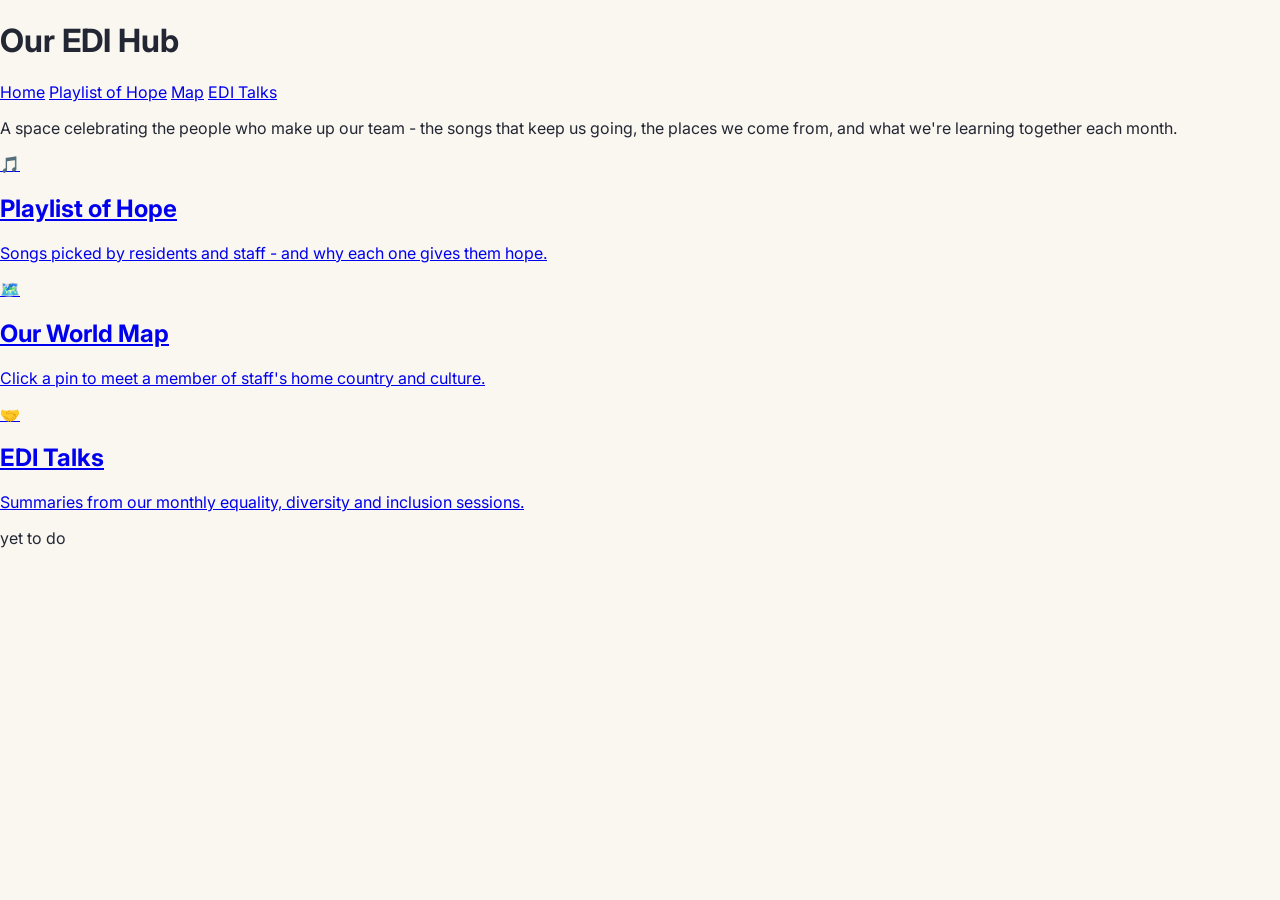
==== index.html @ b95e4960 "Added main HTML and style.css" ====
<!DOCTYPE html>
<html lang="en">
<head>
<meta charset="UTF-8">
<title>Our EDI Hub</title>
<link rel="preconnect" href="https://fonts.googleapis.com">
<link href="https://fonts.googleapis.com/css2?family=Fraunces:wght@500;600&family=Inter:wght@400;600;700&display=swap" rel="stylesheet">
<link rel="stylesheet" href="style.css">
</head>
<body>

<header class="site-header">
  <div class="inner">
    <h1>Our EDI Hub</h1>
    <nav>
      <a href="index.html">Home</a>
      <a href="hope.html">Playlist of Hope</a>
      <a href="map.html">Map</a>
      <a href="edi.html">EDI Talks</a>
    </nav>
  </div>
</header>
<div class="ribbon"></div>

<main>
  <p class="page-intro">
    A space celebrating the people who make up our team - the songs that keep
    us going, the places we come from, and what we're learning together each
    month.
  </p>

  <div class="card-grid">
    <a class="card-link" href="hope.html">
      <span class="emoji">🎵</span>
      <h2>Playlist of Hope</h2>
      <p>Songs picked by residents and staff - and why each one gives them hope.</p>
    </a>

    <a class="card-link" href="map.html">
      <span class="emoji">🗺️</span>
      <h2>Our World Map</h2>
      <p>Click a pin to meet a member of staff's home country and culture.</p>
    </a>

    <a class="card-link" href="edi.html">
      <span class="emoji">🤝</span>
      <h2>EDI Talks</h2>
      <p>Summaries from our monthly equality, diversity and inclusion sessions.</p>
    </a>
  </div>
</main>

<footer>yet to do</footer>

<script src="script.js"></script>
</body>
</html>
---- style.css ----
:root {
    --navy: #1b2740;
    --navy-light: #26355a;
    --cream: #faf7f1;
    --gold: #e8a33d;
    --coral: #e8605a;
    --teal: #2fa69a;
    --plum: #8b5fbf;
    --text: #232733;
    --text-soft: #5b6270;
    --radius: 14px;
    --max-width: 960px;
}

* { box-sizing: border-box;}

html { scroll-behavior: smooth;}

body {
    margin: 0;
    font-family: "Inter", system-ui, sans-serif;
    color: var(--text);
    background: var(--cream);
}
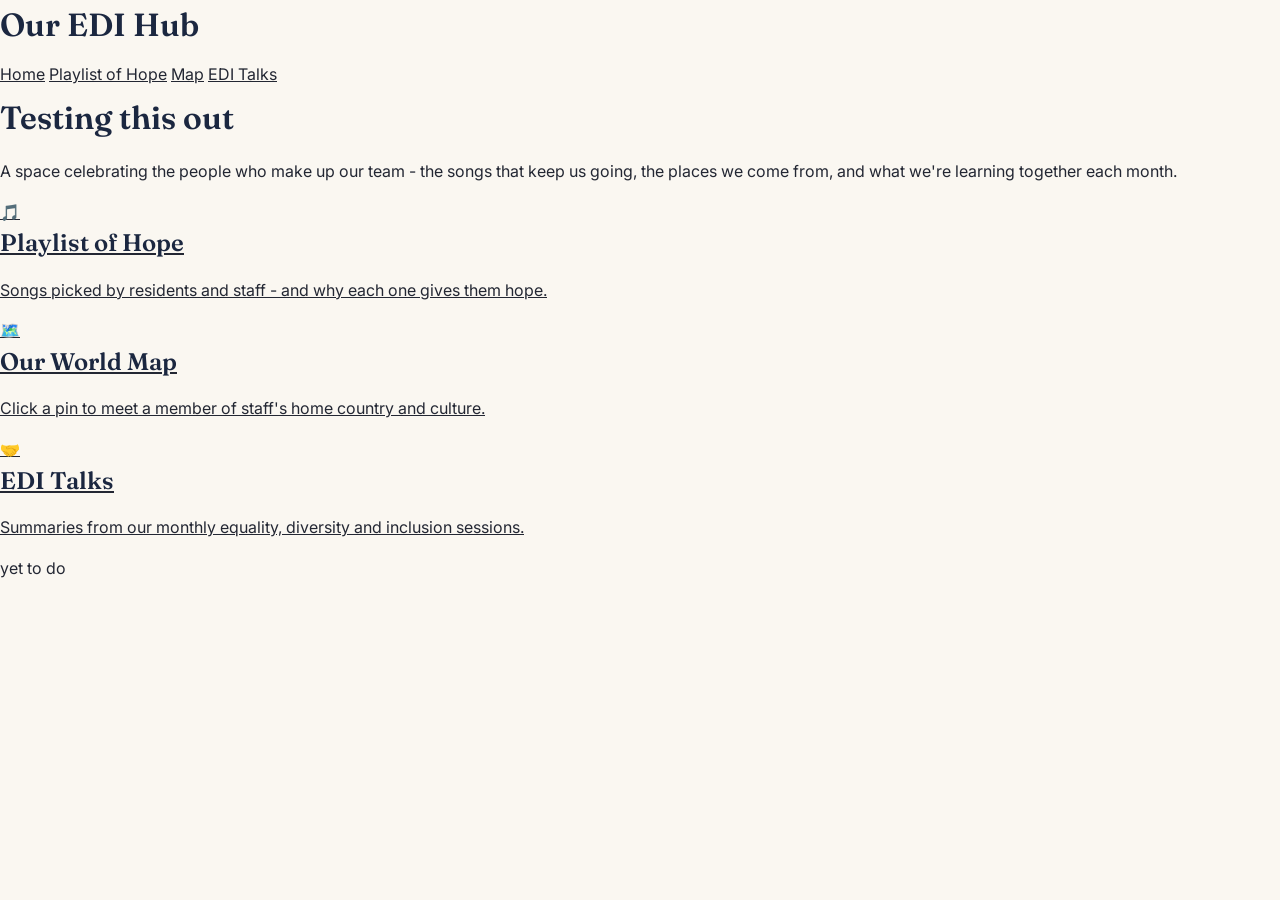
==== commit 532ce86e: "Just some broken code so far" ====
--- a/index.html
+++ b/index.html
@@ -23,6 +23,7 @@
 <div class="ribbon"></div>
 
 <main>
+  <h1>Testing this out</h1>
   <p class="page-intro">
     A space celebrating the people who make up our team - the songs that keep
     us going, the places we come from, and what we're learning together each
--- a/style.css
+++ b/style.css
@@ -21,4 +21,29 @@
     font-family: "Inter", system-ui, sans-serif;
     color: var(--text);
     background: var(--cream);
+    line-height: 1.55;
+}
+
+h1, h2, h3 {
+    font-family: "Fraunces", georgia, serif;
+    font-weight: 600;
+    margin: 0 0 0.4em 0;
+    color: var(--navy);
+}
+
+a { color: inherit }
+
+img { max-width: 100%; display: block; }
+
+.ribbon {
+    height: 6px;
+    width: 100%;
+    background: linear-gradient(
+        90deg,
+        var(--coral) 0%, var(--coral) 20%,
+        var(--gold) 20%, var(gold) 40%,
+        var(--teal) 40%, var(--teal) 60%,
+        var(--plum) 60%, var(--plum) 80%,
+        var(--navy-light) 80%, var(--navy-light) 100%
+    );
 }
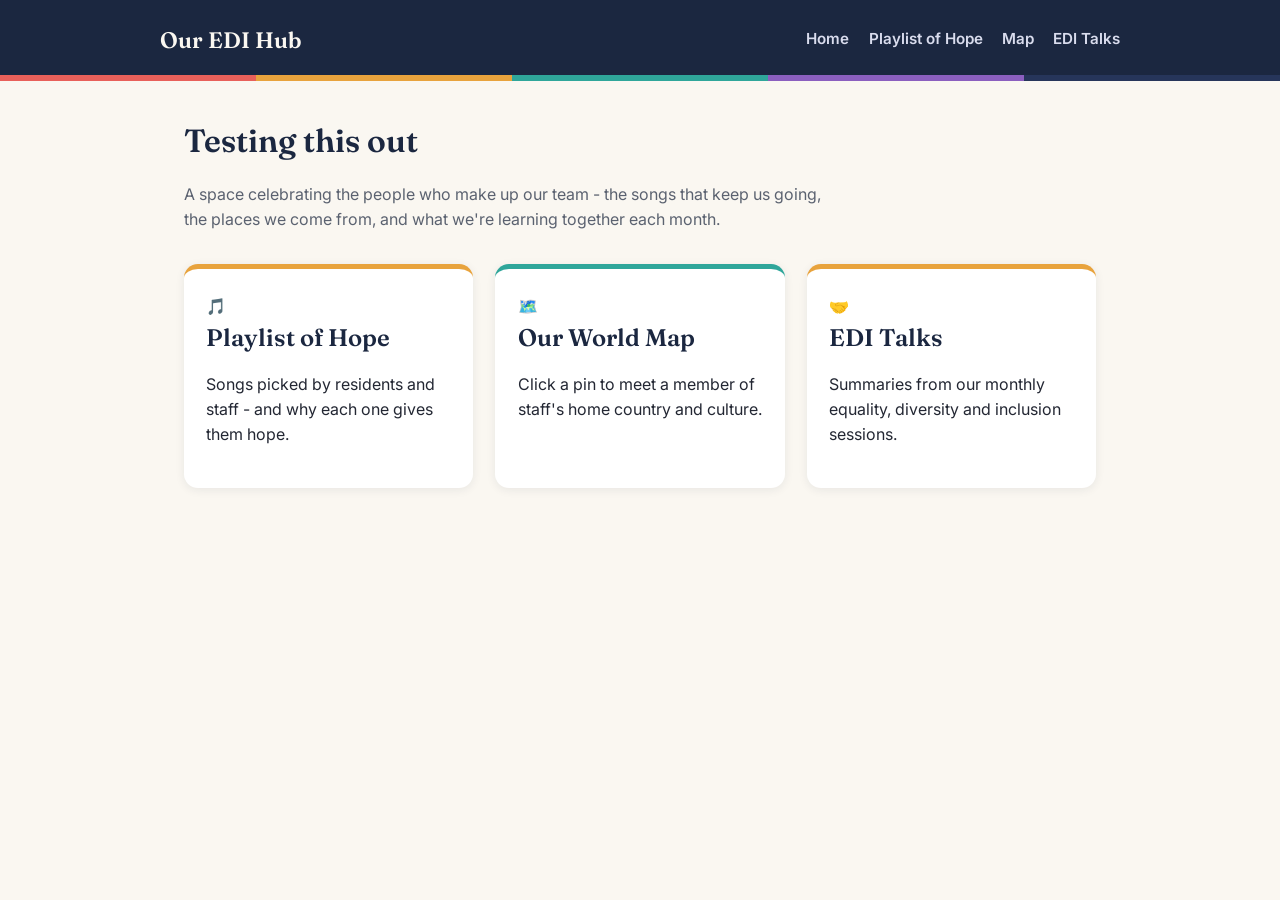
==== commit 36d8d712: "begun main layout with grid" ====
--- a/index.html
+++ b/index.html
@@ -51,7 +51,7 @@
   </div>
 </main>
 
-<footer>yet to do</footer>
+<footer></footer>
 
 <script src="script.js"></script>
 </body>
--- a/style.css
+++ b/style.css
@@ -41,9 +41,91 @@
     background: linear-gradient(
         90deg,
         var(--coral) 0%, var(--coral) 20%,
-        var(--gold) 20%, var(gold) 40%,
+        var(--gold) 20%, var(--gold) 40%,
         var(--teal) 40%, var(--teal) 60%,
         var(--plum) 60%, var(--plum) 80%,
         var(--navy-light) 80%, var(--navy-light) 100%
     );
+}
+
+/* Navigation and header */
+header.site-header {
+    background: var(--navy);
+    color: var(--cream);
+    padding: 1.4rem 1.5rem 1.1rem;
+}
+
+.site-header .inner {
+    max-width: var(--max-width);
+    margin: 0 auto;
+    display: flex;
+    align-items: center;
+    justify-content: space-between;
+    flex-wrap: wrap;
+    gap: 0.75rem;
+}
+
+.site-header h1 {
+    color: var(--cream);
+    font-size: 1.4rem;
+    margin: 0;
+}
+
+.site-header nav {
+    display: flex;
+    gap: 1.2rem;
+}
+
+.site-header nav a {
+    text-decoration: none;
+    color: #d9dced;
+    font-weight: 600;
+    font-size: 0.95rem;
+    padding: 0.3rem 0;
+    border-bottom: 2px solid transparent;
+}
+
+.site-header nav a:hover,
+.site-header nav a.active {
+    color: var(--cream);
+    border-bottom-color: var(--gold);
+}
+
+/* Page layout */
+main {
+    max-width: var(--max-width);
+    margin: 0 auto;
+    padding: 2.2rem 1.5rem 4rem;
+}
+
+.page-intro {
+    max-width: 65ch;
+    color: var(--text-soft);
+    margin-bottom: 2rem;
+}
+
+/* Cards */
+.card-grid {
+    display: grid;
+    grid-template-columns: repeat(auto-fit, minmax(230px, 1fr));
+    gap: 1.4rem;
+    margin-top: 1.5rem;
+}
+.card-link {
+    display: block;
+    text-decoration: none;
+    background: white;
+    border-radius:  var(--radius);
+    padding: 1.6rem 1.4rem;
+    box-shadow: 0 2px 10px rgba(27, 39, 64, 0.08);
+    border-top: 5px solid var(--gold);
+    transition: transform 0.15s ease, box-shadow 0.15s ease;
+}
+
+.card-link:nth-child(2) {
+    border-top-color: var(--teal);
+}
+
+.card-grid:nth-child(3) {
+    border-top-color: var(--coral);
 }
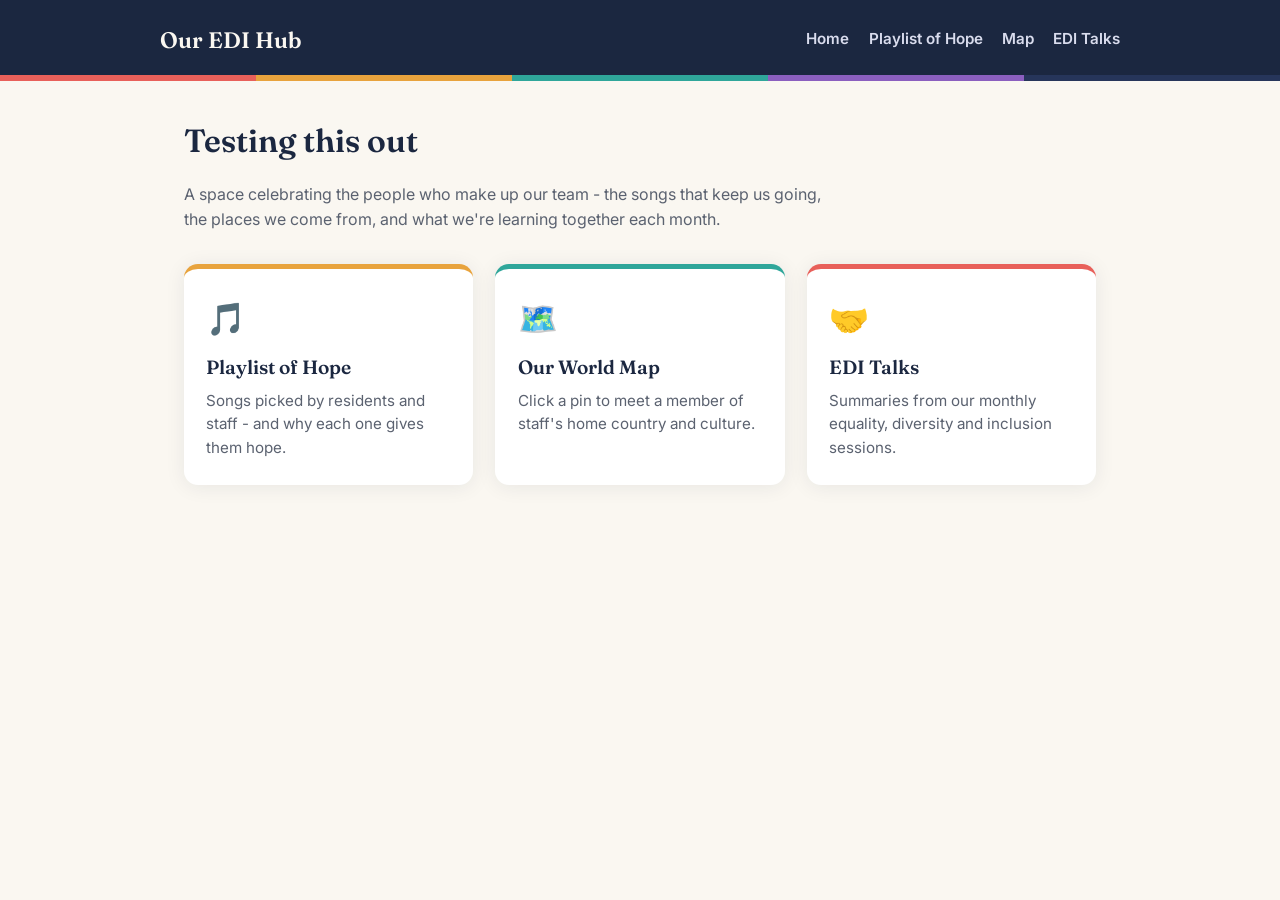
==== commit 3e18873e: "Used code auto formatter to improve spacimg amd stuff. Looks nicer, dunno how good it is to use" ====
--- a/index.html
+++ b/index.html
@@ -1,58 +1,70 @@
-<!DOCTYPE html>
+<!doctype html>
 <html lang="en">
-<head>
-<meta charset="UTF-8">
-<title>Our EDI Hub</title>
-<link rel="preconnect" href="https://fonts.googleapis.com">
-<link href="https://fonts.googleapis.com/css2?family=Fraunces:wght@500;600&family=Inter:wght@400;600;700&display=swap" rel="stylesheet">
-<link rel="stylesheet" href="style.css">
-</head>
-<body>
+  <head>
+    <meta charset="UTF-8" />
+    <meta name="Viewport" content="width=device-width, initial scale=1.0" />
+    <title>Our EDI Hub</title>
+    <link rel="preconnect" href="https://fonts.googleapis.com" />
+    <link
+      href="https://fonts.googleapis.com/css2?family=Fraunces:wght@500;600&family=Inter:wght@400;600;700&display=swap"
+      rel="stylesheet"
+    />
+    <link rel="stylesheet" href="style.css" />
+  </head>
 
-<header class="site-header">
-  <div class="inner">
-    <h1>Our EDI Hub</h1>
-    <nav>
-      <a href="index.html">Home</a>
-      <a href="hope.html">Playlist of Hope</a>
-      <a href="map.html">Map</a>
-      <a href="edi.html">EDI Talks</a>
-    </nav>
-  </div>
-</header>
-<div class="ribbon"></div>
+  <body>
+    <header class="site-header">
+      <div class="inner">
+        <h1>Our EDI Hub</h1>
+        <nav>
+          <a href="index.html">Home</a>
+          <a href="hope.html">Playlist of Hope</a>
+          <a href="map.html">Map</a>
+          <a href="edi.html">EDI Talks</a>
+        </nav>
+      </div>
+    </header>
+    <div class="ribbon"></div>
 
-<main>
-  <h1>Testing this out</h1>
-  <p class="page-intro">
-    A space celebrating the people who make up our team - the songs that keep
-    us going, the places we come from, and what we're learning together each
-    month.
-  </p>
+    <main>
+      <h1>Testing this out</h1>
+      <p class="page-intro">
+        A space celebrating the people who make up our team - the songs that
+        keep us going, the places we come from, and what we're learning together
+        each month.
+      </p>
 
-  <div class="card-grid">
-    <a class="card-link" href="hope.html">
-      <span class="emoji">🎵</span>
-      <h2>Playlist of Hope</h2>
-      <p>Songs picked by residents and staff - and why each one gives them hope.</p>
-    </a>
+      <div class="card-grid">
+        <a class="card-link" href="hope.html">
+          <span class="emoji">🎵</span>
+          <h2>Playlist of Hope</h2>
+          <p>
+            Songs picked by residents and staff - and why each one gives them
+            hope.
+          </p>
+        </a>
 
-    <a class="card-link" href="map.html">
-      <span class="emoji">🗺️</span>
-      <h2>Our World Map</h2>
-      <p>Click a pin to meet a member of staff's home country and culture.</p>
-    </a>
+        <a class="card-link" href="map.html">
+          <span class="emoji">🗺️</span>
+          <h2>Our World Map</h2>
+          <p>
+            Click a pin to meet a member of staff's home country and culture.
+          </p>
+        </a>
 
-    <a class="card-link" href="edi.html">
-      <span class="emoji">🤝</span>
-      <h2>EDI Talks</h2>
-      <p>Summaries from our monthly equality, diversity and inclusion sessions.</p>
-    </a>
-  </div>
-</main>
+        <a class="card-link" href="edi.html">
+          <span class="emoji">🤝</span>
+          <h2>EDI Talks</h2>
+          <p>
+            Summaries from our monthly equality, diversity and inclusion
+            sessions.
+          </p>
+        </a>
+      </div>
+    </main>
 
-<footer></footer>
+    <footer></footer>
 
-<script src="script.js"></script>
-</body>
+    <script src="script.js"></script>
+  </body>
 </html>
--- a/style.css
+++ b/style.css
@@ -1,131 +1,172 @@
 :root {
-    --navy: #1b2740;
-    --navy-light: #26355a;
-    --cream: #faf7f1;
-    --gold: #e8a33d;
-    --coral: #e8605a;
-    --teal: #2fa69a;
-    --plum: #8b5fbf;
-    --text: #232733;
-    --text-soft: #5b6270;
-    --radius: 14px;
-    --max-width: 960px;
+  --navy: #1b2740;
+  --navy-light: #26355a;
+  --cream: #faf7f1;
+  --gold: #e8a33d;
+  --coral: #e8605a;
+  --teal: #2fa69a;
+  --plum: #8b5fbf;
+  --text: #232733;
+  --text-soft: #5b6270;
+  --radius: 14px;
+  --max-width: 960px;
 }
 
-* { box-sizing: border-box;}
+* {
+  box-sizing: border-box;
+}
 
-html { scroll-behavior: smooth;}
+html {
+  scroll-behavior: smooth;
+}
 
 body {
-    margin: 0;
-    font-family: "Inter", system-ui, sans-serif;
-    color: var(--text);
-    background: var(--cream);
-    line-height: 1.55;
+  margin: 0;
+  font-family: "Inter", system-ui, sans-serif;
+  color: var(--text);
+  background: var(--cream);
+  line-height: 1.55;
 }
 
-h1, h2, h3 {
-    font-family: "Fraunces", georgia, serif;
-    font-weight: 600;
-    margin: 0 0 0.4em 0;
-    color: var(--navy);
+h1,
+h2,
+h3 {
+  font-family: "Fraunces", georgia, serif;
+  font-weight: 600;
+  margin: 0 0 0.4em 0;
+  color: var(--navy);
 }
 
-a { color: inherit }
+a {
+  color: inherit;
+}
 
-img { max-width: 100%; display: block; }
+img {
+  max-width: 100%;
+  display: block;
+}
 
 .ribbon {
-    height: 6px;
-    width: 100%;
-    background: linear-gradient(
-        90deg,
-        var(--coral) 0%, var(--coral) 20%,
-        var(--gold) 20%, var(--gold) 40%,
-        var(--teal) 40%, var(--teal) 60%,
-        var(--plum) 60%, var(--plum) 80%,
-        var(--navy-light) 80%, var(--navy-light) 100%
-    );
+  height: 6px;
+  width: 100%;
+  background: linear-gradient(
+    90deg,
+    var(--coral) 0%,
+    var(--coral) 20%,
+    var(--gold) 20%,
+    var(--gold) 40%,
+    var(--teal) 40%,
+    var(--teal) 60%,
+    var(--plum) 60%,
+    var(--plum) 80%,
+    var(--navy-light) 80%,
+    var(--navy-light) 100%
+  );
 }
 
 /* Navigation and header */
 header.site-header {
-    background: var(--navy);
-    color: var(--cream);
-    padding: 1.4rem 1.5rem 1.1rem;
+  background: var(--navy);
+  color: var(--cream);
+  padding: 1.4rem 1.5rem 1.1rem;
 }
 
 .site-header .inner {
-    max-width: var(--max-width);
-    margin: 0 auto;
-    display: flex;
-    align-items: center;
-    justify-content: space-between;
-    flex-wrap: wrap;
-    gap: 0.75rem;
+  max-width: var(--max-width);
+  margin: 0 auto;
+  display: flex;
+  align-items: center;
+  justify-content: space-between;
+  flex-wrap: wrap;
+  gap: 0.75rem;
 }
 
 .site-header h1 {
-    color: var(--cream);
-    font-size: 1.4rem;
-    margin: 0;
+  color: var(--cream);
+  font-size: 1.4rem;
+  margin: 0;
 }
 
 .site-header nav {
-    display: flex;
-    gap: 1.2rem;
+  display: flex;
+  gap: 1.2rem;
 }
 
 .site-header nav a {
-    text-decoration: none;
-    color: #d9dced;
-    font-weight: 600;
-    font-size: 0.95rem;
-    padding: 0.3rem 0;
-    border-bottom: 2px solid transparent;
+  text-decoration: none;
+  color: #d9dced;
+  font-weight: 600;
+  font-size: 0.95rem;
+  padding: 0.3rem 0;
+  border-bottom: 2px solid transparent;
 }
 
 .site-header nav a:hover,
 .site-header nav a.active {
-    color: var(--cream);
-    border-bottom-color: var(--gold);
+  color: var(--cream);
+  border-bottom-color: var(--gold);
 }
 
 /* Page layout */
 main {
-    max-width: var(--max-width);
-    margin: 0 auto;
-    padding: 2.2rem 1.5rem 4rem;
+  max-width: var(--max-width);
+  margin: 0 auto;
+  padding: 2.2rem 1.5rem 4rem;
 }
 
 .page-intro {
-    max-width: 65ch;
-    color: var(--text-soft);
-    margin-bottom: 2rem;
+  max-width: 65ch;
+  color: var(--text-soft);
+  margin-bottom: 2rem;
 }
 
 /* Cards */
 .card-grid {
-    display: grid;
-    grid-template-columns: repeat(auto-fit, minmax(230px, 1fr));
-    gap: 1.4rem;
-    margin-top: 1.5rem;
+  display: grid;
+  grid-template-columns: repeat(auto-fit, minmax(230px, 1fr));
+  gap: 1.4rem;
+  margin-top: 1.5rem;
 }
 .card-link {
-    display: block;
-    text-decoration: none;
-    background: white;
-    border-radius:  var(--radius);
-    padding: 1.6rem 1.4rem;
-    box-shadow: 0 2px 10px rgba(27, 39, 64, 0.08);
-    border-top: 5px solid var(--gold);
-    transition: transform 0.15s ease, box-shadow 0.15s ease;
+  display: block;
+  text-decoration: none;
+  background: white;
+  border-radius: var(--radius);
+  padding: 1.6rem 1.4rem;
+  box-shadow: 0 2px 20px rgba(27, 39, 64, 0.08);
+  border-top: 5px solid var(--gold);
+  transition:
+    transform 0.15s ease,
+    box-shadow 0.15s ease;
 }
 
 .card-link:nth-child(2) {
-    border-top-color: var(--teal);
+  border-top-color: var(--teal);
 }
 
-.card-grid:nth-child(3) {
-    border-top-color: var(--coral);
-}+.card-link:nth-child(3) {
+  border-top-color: var(--coral);
+}
+
+.card-link:hover,
+.card-link:focus-visible {
+  transform: translateY(-4px);
+  box-shadow: 0 12px 10px rgba(27, 39, 64, 0.14);
+}
+
+.card-link .emoji {
+  font-size: 2rem;
+  display: block;
+  margin-bottom: 0.6rem;
+}
+
+.card-link h2 {
+  font-size: 1.2rem;
+  margin-bottom: 0.35rem;
+}
+
+.card-link p {
+  color: var(--text-soft);
+  font-size: 0.95rem;
+  margin: 0;
+}
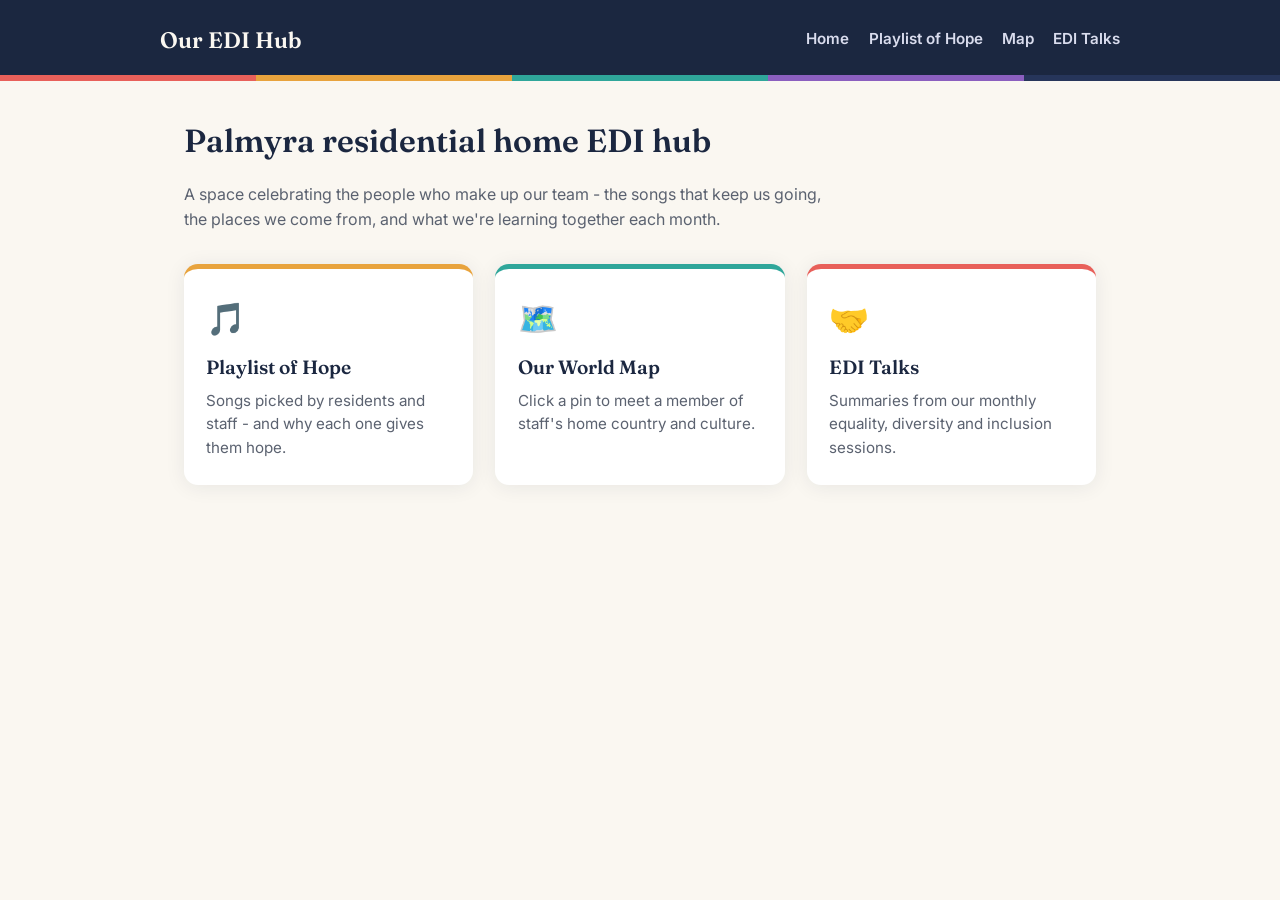
==== commit 30e911ca: "Replaced placeholder text" ====
--- a/index.html
+++ b/index.html
@@ -2,7 +2,7 @@
 <html lang="en">
   <head>
     <meta charset="UTF-8" />
-    <meta name="Viewport" content="width=device-width, initial scale=1.0" />
+    <meta name="viewport" content="width=device-width, initial-scale=1.0" />
     <title>Our EDI Hub</title>
     <link rel="preconnect" href="https://fonts.googleapis.com" />
     <link
@@ -27,7 +27,7 @@
     <div class="ribbon"></div>
 
     <main>
-      <h1>Testing this out</h1>
+      <h1>Palmyra residential home EDI hub</h1>
       <p class="page-intro">
         A space celebrating the people who make up our team - the songs that
         keep us going, the places we come from, and what we're learning together
--- a/style.css
+++ b/style.css
@@ -89,6 +89,7 @@
 
 .site-header nav {
   display: flex;
+  flex-wrap: wrap;
   gap: 1.2rem;
 }
 
@@ -170,3 +171,94 @@
   font-size: 0.95rem;
   margin: 0;
 }
+
+/* Hope and EDI page stylings */
+.entry-list {
+  display: flex;
+  flex-direction: column;
+  gap: 1rem;
+  margin-top: 1.5rem;
+}
+
+.entry {
+  background: white;
+  border-radius: var(--radius);
+  padding: 1.2rem 1.4rem;
+  box-shadow: 0 2px 8px rgba(27, 39, 64, 0.07);
+  border-left: 5px solid var(--teal);
+}
+
+.entry h3 {
+  font-size: 1.05rem;
+  margin-bottom: 0.2rem;
+}
+
+.entry .meta {
+  font-size: 0.85rem;
+  color: var(--text-soft);
+  margin-bottom: 0.5rem;
+}
+
+/* FOR THE MAP PAGE */
+.map-wrap {
+  max-width: 620px;
+  margin: 0 auto;
+}
+
+#map-container svg {
+  width: 100%;
+  height: auto;
+  display: block;
+}
+.country-interactive {
+  fill: var(--navy-light);
+  cursor: pointer;
+  transition: fill 0.2s ease;
+}
+
+.country-interactive:hover {
+  fill: var(--teal);
+}
+
+.info-panel {
+  background-color: var(--cream);
+  color: var(--navy);
+  border: 3px solid var(--teal);
+  border-radius: 12px;
+  padding: 24px;
+  margin-top: 20px;
+  max-width: 500px;
+  font-family: "Inter", sans-serif;
+}
+
+.info-panel h2 {
+  font-family: "Fraunces", serif;
+  color: var(--navy);
+  margin-top: 0;
+  margin-bottom: 12px;
+}
+
+.map-layout {
+  display: flex;
+  gap: 1.5rem;
+  align-items: flex-start;
+}
+
+.map-layout .map-wrap {
+  flex: 2;
+  min-width: 0;
+  max-width: none;
+  margin: 0;
+}
+
+.map-layout .info-panel {
+  flex: 1;
+  margin-top: 0;
+}
+
+/* On narrow screens, put the panel back under the map */
+@media (max-width: 700px) {
+  .map-layout {
+    flex-direction: column;
+  }
+}
